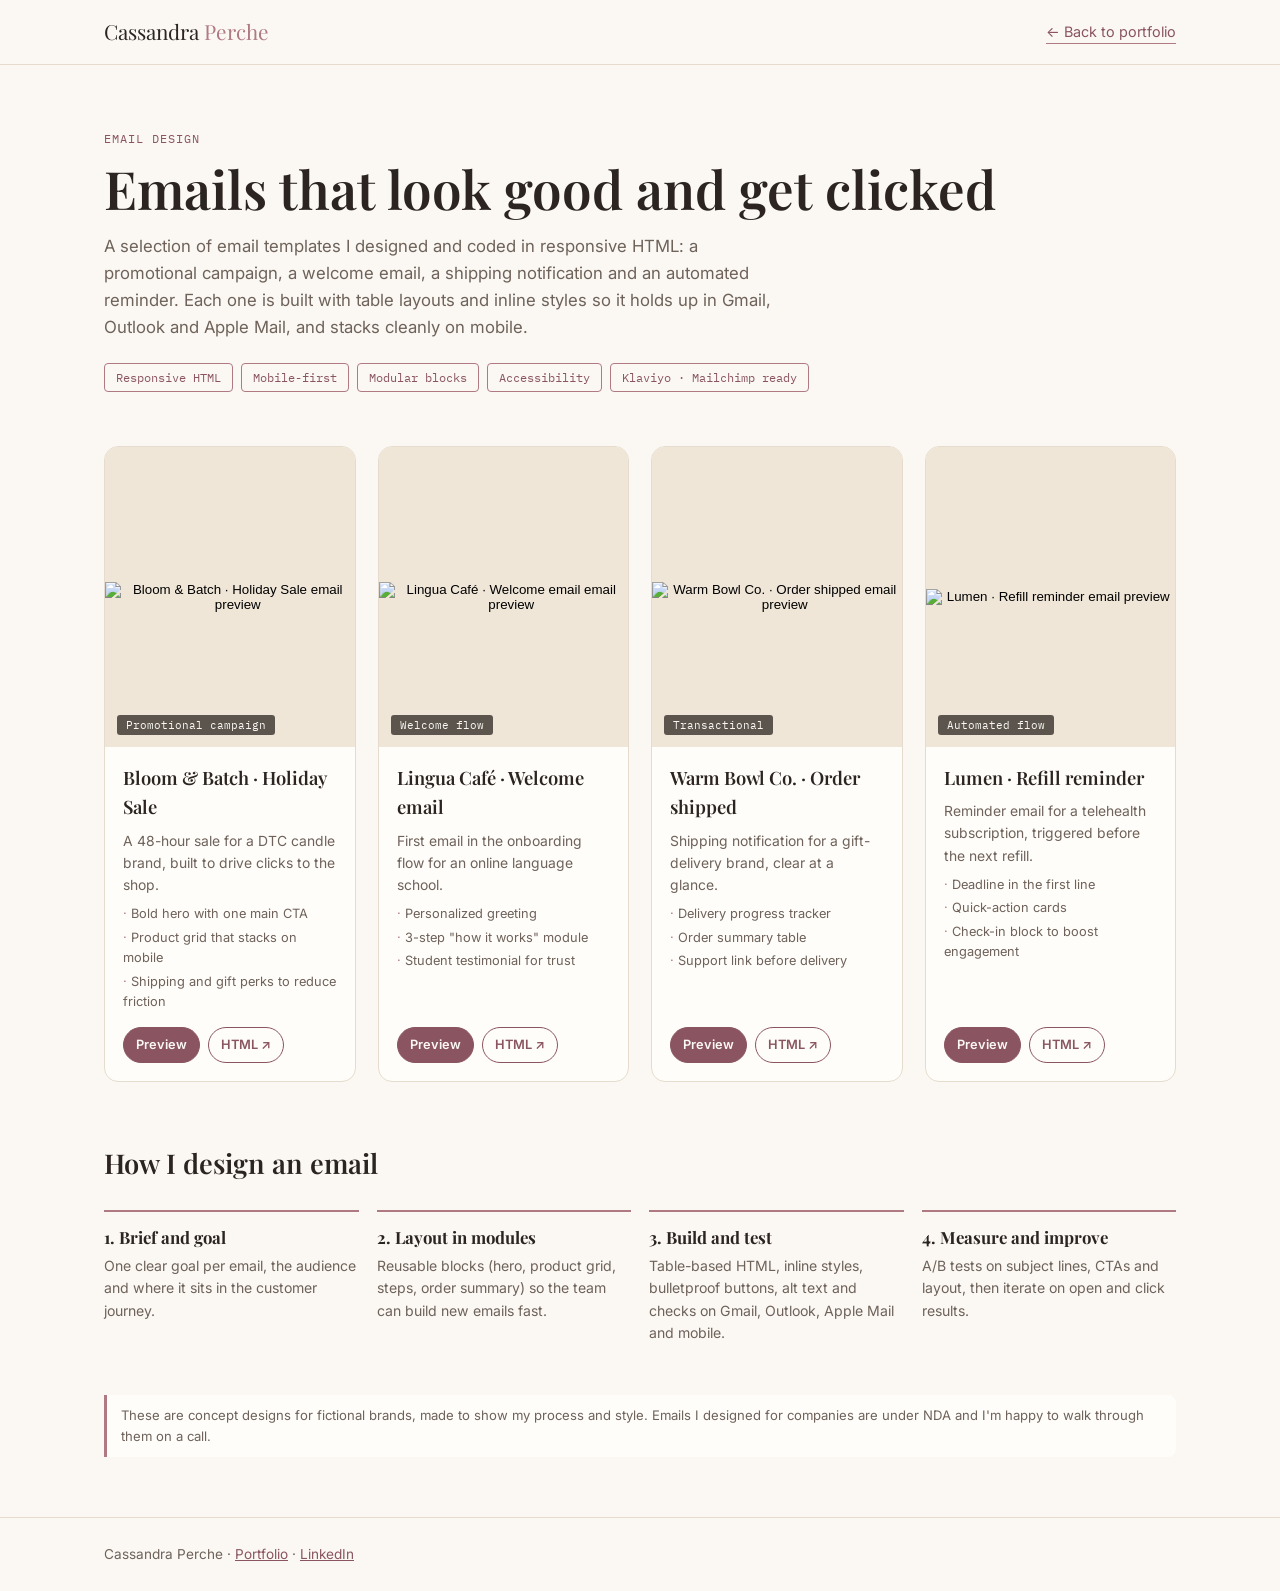
==== email-design.html @ 1c553958 "Add files via upload" ====
<!DOCTYPE html>
<html lang="en">
<head>
<meta charset="UTF-8">
<meta name="viewport" content="width=device-width, initial-scale=1.0">
<title>Email Design | Cassandra Perche</title>
<meta name="description" content="Email design samples by Cassandra Perche: promotional, welcome, transactional and automated emails built in responsive HTML.">
<link rel="icon" href="favicon.svg" type="image/svg+xml" />
<link rel="preconnect" href="https://fonts.googleapis.com"><link rel="preconnect" href="https://fonts.gstatic.com" crossorigin>
<link href="https://fonts.googleapis.com/css2?family=Playfair+Display:ital,wght@0,500;0,600;1,500&family=Inter:wght@400;500;600&family=IBM+Plex+Mono:wght@400;500&display=swap" rel="stylesheet">
<style>
:root{--ink:#2B2420;--muted:#6E625A;--mauve:#B07A82;--mauve-deep:#8A5560;--line:#E6DCCD;--paper:#FBF8F3;--card:#FFFDF9;--blush:#EFE6D8}
*{box-sizing:border-box;margin:0;padding:0}
body{font-family:Inter,sans-serif;background:var(--paper);color:var(--ink);line-height:1.6}
.wrap{max-width:1120px;margin:0 auto;padding:0 24px}
nav{border-bottom:1px solid var(--line);background:rgba(251,248,243,.92);position:sticky;top:0;z-index:5;backdrop-filter:blur(8px)}
nav .wrap{display:flex;justify-content:space-between;align-items:center;height:64px}
.logo{font-family:'Playfair Display',serif;font-size:1.3rem;color:var(--ink);text-decoration:none}.logo span{color:var(--mauve)}
nav a.back{font-size:.9rem;color:var(--mauve-deep);text-decoration:none;border-bottom:1px solid var(--mauve)}
header{padding:64px 0 34px}
.eyebrow{font-family:'IBM Plex Mono',monospace;font-size:.78rem;letter-spacing:.08em;text-transform:uppercase;color:var(--mauve-deep)}
h1{font-family:'Playfair Display',serif;font-size:clamp(2.2rem,5vw,3.3rem);font-weight:600;line-height:1.1;margin:10px 0 16px}
.lead{max-width:680px;color:var(--muted);font-size:1.05rem}
.chips{display:flex;flex-wrap:wrap;gap:8px;margin-top:22px}
.chip{font-family:'IBM Plex Mono',monospace;font-size:.75rem;border:1px solid var(--mauve);color:var(--mauve-deep);padding:4px 11px;border-radius:4px}
.grid{display:grid;grid-template-columns:repeat(auto-fill,minmax(240px,1fr));gap:22px;padding:20px 0 40px}
.mail{background:var(--card);border:1px solid var(--line);border-radius:14px;overflow:hidden;display:flex;flex-direction:column;transition:transform .25s,box-shadow .25s}
.mail:hover{transform:translateY(-4px);box-shadow:0 22px 40px -24px rgba(43,36,32,.35)}
.thumb{position:relative;height:300px;overflow:hidden;background:var(--blush);cursor:pointer;border:0;padding:0;display:block;width:100%}
.thumb img{width:100%;display:block;transition:transform 3.5s ease}
.mail:hover .thumb img{transform:translateY(calc(-100% + 300px))}
.type{position:absolute;left:12px;bottom:12px;font-family:'IBM Plex Mono',monospace;font-size:.7rem;color:#FBF8F3;background:rgba(43,36,32,.75);padding:3px 9px;border-radius:3px}
.mbody{padding:16px 18px 18px;display:flex;flex-direction:column;gap:8px;flex:1}
.mbody h3{font-family:'Playfair Display',serif;font-size:1.15rem;font-weight:600}
.mbody p{font-size:.87rem;color:var(--muted)}
.mbody ul{list-style:none;font-size:.8rem;color:var(--muted);display:flex;flex-direction:column;gap:3px}
.mbody li:before{content:"· ";color:var(--mauve)}
.acts{margin-top:auto;display:flex;gap:8px;padding-top:6px}
.acts button,.acts a{font:inherit;font-size:.8rem;font-weight:600;padding:7px 12px;border-radius:20px;border:1px solid var(--mauve-deep);background:transparent;color:var(--mauve-deep);cursor:pointer;text-decoration:none}
.acts button.pri{background:var(--mauve-deep);color:#FBF8F3}
.process{display:grid;grid-template-columns:repeat(auto-fit,minmax(220px,1fr));gap:18px;padding:10px 0 50px}
.step{border-top:2px solid var(--mauve);padding-top:12px}.step b{font-family:'Playfair Display',serif;font-size:1.05rem;display:block;margin-bottom:4px}.step p{font-size:.88rem;color:var(--muted)}
h2{font-family:'Playfair Display',serif;font-size:1.7rem;font-weight:600;margin:20px 0 14px}
.note{font-size:.82rem;color:var(--muted);border-left:3px solid var(--mauve);padding:10px 14px;background:var(--card);border-radius:0 8px 8px 0;margin-bottom:60px}
footer{border-top:1px solid var(--line);padding:26px 0;font-size:.85rem;color:var(--muted)}
footer a{color:var(--mauve-deep)}
/* modal */
.modal{position:fixed;inset:0;background:rgba(30,24,22,.72);display:none;align-items:flex-start;justify-content:center;z-index:20;padding:24px;overflow:auto}
.modal.open{display:flex}
.mbox{background:var(--paper);border-radius:14px;padding:14px;max-width:100%}
.mtop{display:flex;justify-content:space-between;align-items:center;gap:12px;margin-bottom:12px;flex-wrap:wrap}
.mtop b{font-family:'Playfair Display',serif;font-size:1.1rem}
.seg{display:flex;border:1px solid var(--mauve-deep);border-radius:20px;overflow:hidden}
.seg button{font:inherit;font-size:.8rem;padding:6px 14px;border:0;background:transparent;color:var(--mauve-deep);cursor:pointer}
.seg button.on{background:var(--mauve-deep);color:#fff}
.close{font-size:1.4rem;background:none;border:0;cursor:pointer;color:var(--ink);line-height:1}
iframe{border:0;border-radius:10px;background:#fff;display:block;margin:0 auto;height:78vh;transition:width .3s}
</style>
</head>
<body>
<nav><div class="wrap"><a class="logo" href="index.html">Cassandra <span>Perche</span></a><a class="back" href="index.html#projects">← Back to portfolio</a></div></nav>

<header><div class="wrap">
  <div class="eyebrow">Email Design</div>
  <h1>Emails that look good and get clicked</h1>
  <p class="lead">A selection of email templates I designed and coded in responsive HTML: a promotional campaign, a welcome email, a shipping notification and an automated reminder. Each one is built with table layouts and inline styles so it holds up in Gmail, Outlook and Apple Mail, and stacks cleanly on mobile.</p>
  <div class="chips"><span class="chip">Responsive HTML</span><span class="chip">Mobile-first</span><span class="chip">Modular blocks</span><span class="chip">Accessibility</span><span class="chip">Klaviyo · Mailchimp ready</span></div>
</div></header>

<main class="wrap">
  <div class="grid" id="grid"></div>

  <h2>How I design an email</h2>
  <div class="process">
    <div class="step"><b>1. Brief and goal</b><p>One clear goal per email, the audience and where it sits in the customer journey.</p></div>
    <div class="step"><b>2. Layout in modules</b><p>Reusable blocks (hero, product grid, steps, order summary) so the team can build new emails fast.</p></div>
    <div class="step"><b>3. Build and test</b><p>Table-based HTML, inline styles, bulletproof buttons, alt text and checks on Gmail, Outlook, Apple Mail and mobile.</p></div>
    <div class="step"><b>4. Measure and improve</b><p>A/B tests on subject lines, CTAs and layout, then iterate on open and click results.</p></div>
  </div>
  <p class="note">These are concept designs for fictional brands, made to show my process and style. Emails I designed for companies are under NDA and I'm happy to walk through them on a call.</p>
</main>

<footer><div class="wrap">Cassandra Perche · <a href="index.html">Portfolio</a> · <a href="https://www.linkedin.com/in/cassandra-perche-77664a42b" target="_blank" rel="noopener">LinkedIn</a></div></footer>

<div class="modal" id="modal" role="dialog" aria-modal="true">
  <div class="mbox">
    <div class="mtop"><b id="mtitle"></b>
      <div class="seg"><button class="on" data-w="640">Desktop</button><button data-w="375">Mobile</button></div>
      <a id="mopen" href="#" target="_blank" rel="noopener" style="font-size:.8rem;color:var(--mauve-deep)">Open full email ↗</a>
      <button class="close" id="mclose" aria-label="Close">×</button></div>
    <iframe id="mframe" title="Email preview" style="width:640px"></iframe>
  </div>
</div>

<script>
var MAILS=[
 {f:'promo-bloom-batch',t:'Bloom & Batch · Holiday Sale',type:'Promotional campaign',d:'A 48-hour sale for a DTC candle brand, built to drive clicks to the shop.',p:['Bold hero with one main CTA','Product grid that stacks on mobile','Shipping and gift perks to reduce friction']},
 {f:'welcome-lingua-cafe',t:'Lingua Café · Welcome email',type:'Welcome flow',d:'First email in the onboarding flow for an online language school.',p:['Personalized greeting','3-step "how it works" module','Student testimonial for trust']},
 {f:'shipped-warm-bowl',t:'Warm Bowl Co. · Order shipped',type:'Transactional',d:'Shipping notification for a gift-delivery brand, clear at a glance.',p:['Delivery progress tracker','Order summary table','Support link before delivery']},
 {f:'refill-lumen',t:'Lumen · Refill reminder',type:'Automated flow',d:'Reminder email for a telehealth subscription, triggered before the next refill.',p:['Deadline in the first line','Quick-action cards','Check-in block to boost engagement']}
];
var g=document.getElementById('grid');
MAILS.forEach(function(m,i){
  var el=document.createElement('article');el.className='mail';
  el.innerHTML='<button class="thumb" data-i="'+i+'" aria-label="Preview '+m.t+'"><img src="img/emails/'+m.f+'.jpg" alt="'+m.t+' email preview" loading="lazy"><span class="type">'+m.type+'</span></button>'+
  '<div class="mbody"><h3>'+m.t+'</h3><p>'+m.d+'</p><ul>'+m.p.map(function(x){return '<li>'+x+'</li>'}).join('')+'</ul>'+
  '<div class="acts"><button class="pri" data-i="'+i+'">Preview</button><a href="emails/'+m.f+'.html" target="_blank" rel="noopener">HTML ↗</a></div></div>';
  g.appendChild(el);
});
var modal=document.getElementById('modal'),fr=document.getElementById('mframe');
function open(i){var m=MAILS[i];document.getElementById('mtitle').textContent=m.t;fr.src='emails/'+m.f+'.html';document.getElementById('mopen').href='emails/'+m.f+'.html';setW(640);modal.classList.add('open');}
function setW(w){fr.style.width=Math.min(w,window.innerWidth-60)+'px';document.querySelectorAll('.seg button').forEach(function(b){b.classList.toggle('on',+b.dataset.w===w)})}
g.addEventListener('click',function(e){var b=e.target.closest('[data-i]');if(b)open(+b.dataset.i)});
document.querySelectorAll('.seg button').forEach(function(b){b.onclick=function(){setW(+b.dataset.w)}});
document.getElementById('mclose').onclick=function(){modal.classList.remove('open');fr.src='about:blank'};
modal.addEventListener('click',function(e){if(e.target===modal)document.getElementById('mclose').click()});
document.addEventListener('keydown',function(e){if(e.key==='Escape')document.getElementById('mclose').click()});
</script>
</body>
</html>
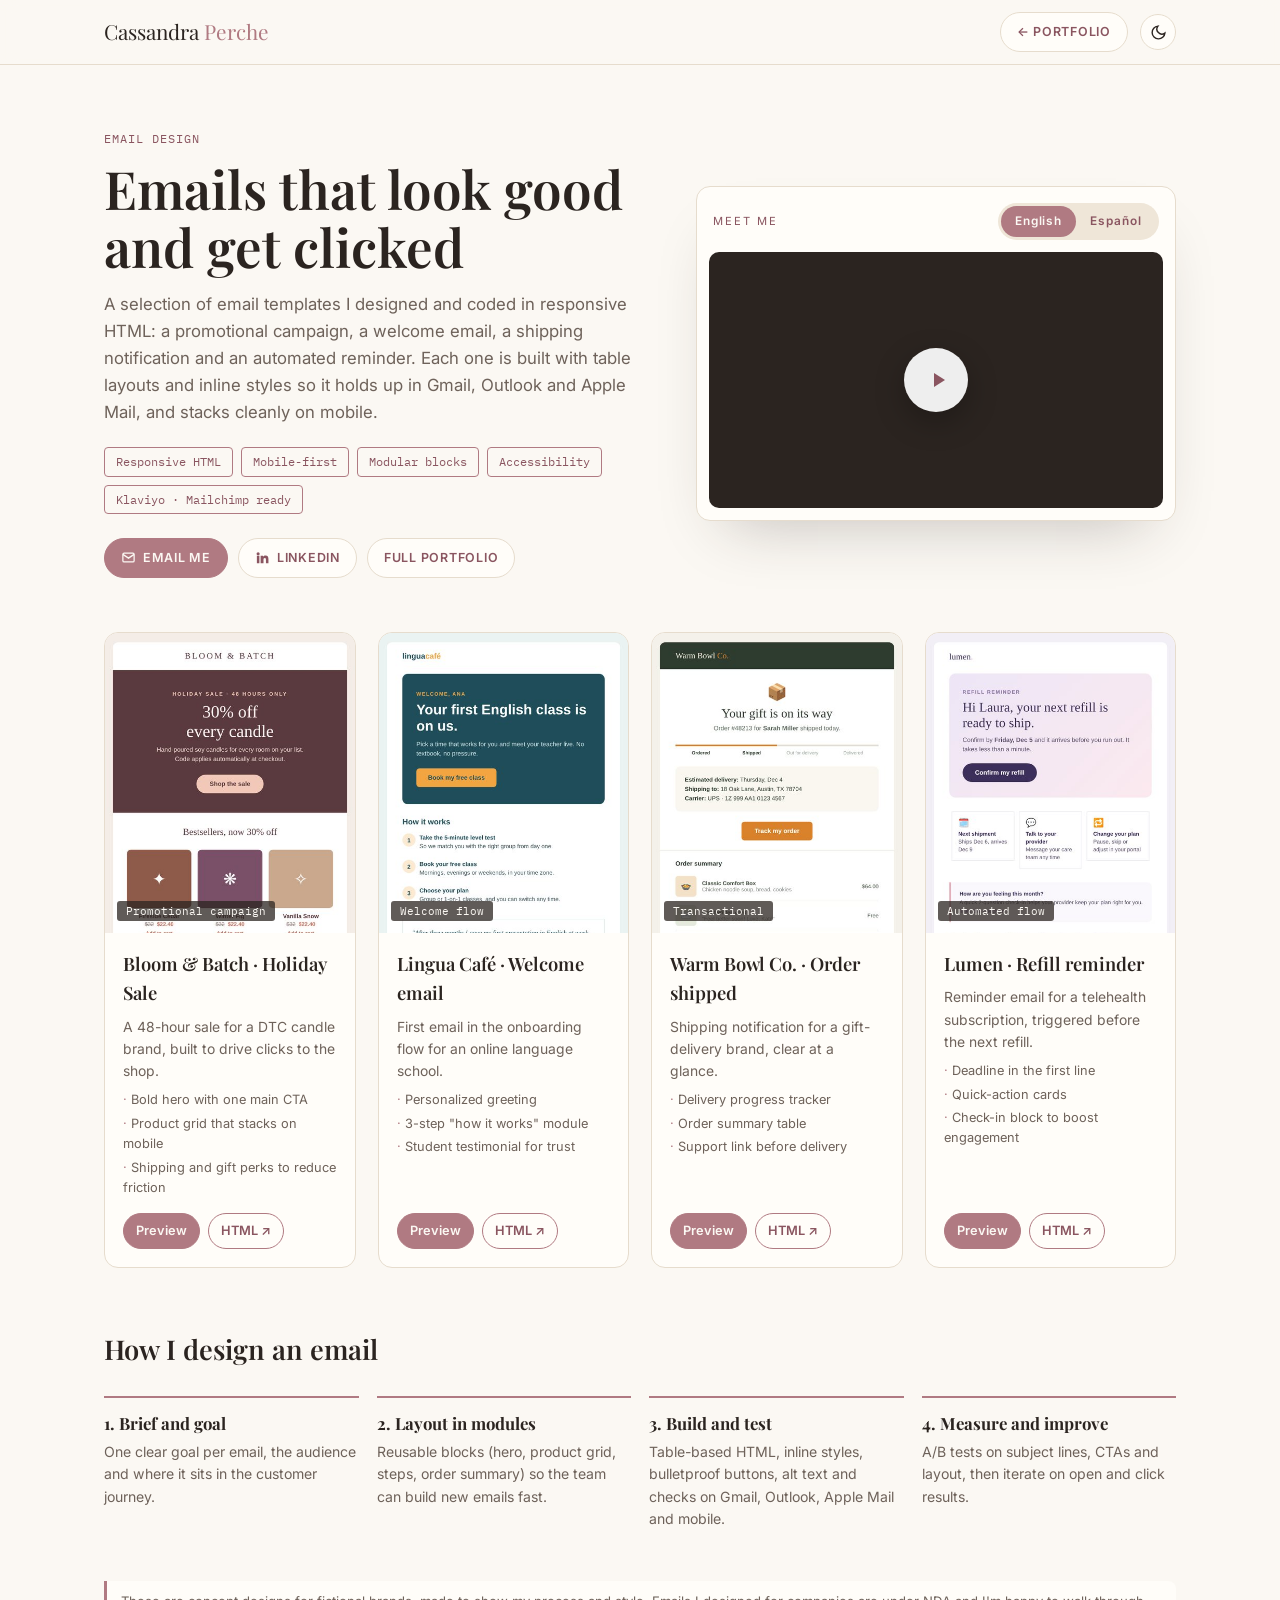
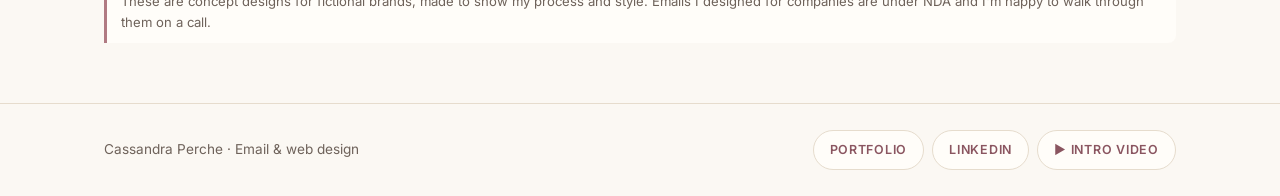
==== commit fbd6e6fa: "Add files via upload" ====
--- a/email-design.html
+++ b/email-design.html
@@ -8,15 +8,38 @@
 <link rel="icon" href="favicon.svg" type="image/svg+xml" />
 <link rel="preconnect" href="https://fonts.googleapis.com"><link rel="preconnect" href="https://fonts.gstatic.com" crossorigin>
 <link href="https://fonts.googleapis.com/css2?family=Playfair+Display:ital,wght@0,500;0,600;1,500&family=Inter:wght@400;500;600&family=IBM+Plex+Mono:wght@400;500&display=swap" rel="stylesheet">
+<script>(function(){var t=null;try{t=localStorage.getItem('theme')}catch(e){}if(!t){t=window.matchMedia&&window.matchMedia('(prefers-color-scheme: dark)').matches?'dark':'light'}document.documentElement.setAttribute('data-theme',t)})();</script>
 <style>
-:root{--ink:#2B2420;--muted:#6E625A;--mauve:#B07A82;--mauve-deep:#8A5560;--line:#E6DCCD;--paper:#FBF8F3;--card:#FFFDF9;--blush:#EFE6D8}
+:root{--ink:#2B2420;--muted:#6E625A;--mauve:#B07A82;--mauve-deep:#8A5560;--line:#E6DCCD;--paper:#FBF8F3;--card:#FFFDF9;--blush:#EFE6D8;--wine:#2B2420;--shadow:rgba(43,36,32,.28)}
+:root[data-theme="dark"]{--ink:#F3EDE3;--muted:#C3B6A8;--mauve:#D4A2AA;--mauve-deep:#E9C3C9;--line:#352C26;--paper:#141110;--card:#1E1916;--blush:#2E2622;--wine:#100D0B;--shadow:rgba(0,0,0,.55)}
+a{text-decoration:none;color:inherit}
+.navr{display:flex;align-items:center;gap:12px}
+.pill{display:inline-flex;align-items:center;gap:7px;font-size:.78rem;font-weight:600;letter-spacing:.06em;text-transform:uppercase;padding:9px 16px;border-radius:30px;border:1px solid var(--line);background:var(--card);color:var(--mauve-deep);transition:transform .2s,border-color .2s}
+.pill:hover{transform:translateY(-2px);border-color:var(--mauve)}
+.pill.main{background:var(--mauve);border-color:var(--mauve);color:#FBF8F3}[data-theme="dark"] .pill.main{color:#1B1714}
+.pill svg{width:15px;height:15px}
+.theme-toggle{display:inline-flex;align-items:center;justify-content:center;width:36px;height:36px;border-radius:50%;border:1px solid var(--line);background:var(--card);color:var(--ink);cursor:pointer}
+.theme-toggle svg{width:17px;height:17px}.theme-toggle .sun{display:none}[data-theme="dark"] .theme-toggle .sun{display:block}[data-theme="dark"] .theme-toggle .moon{display:none}
+.hero{display:grid;grid-template-columns:1.15fr 1fr;gap:40px;align-items:center}
+.cta{display:flex;flex-wrap:wrap;gap:10px;margin-top:24px}
+.video-card{background:var(--card);border:1px solid var(--line);border-radius:14px;padding:12px;box-shadow:0 30px 60px -30px var(--shadow)}
+.vtabs{display:flex;justify-content:space-between;align-items:center;padding:4px 4px 12px}
+.vtabs .label{font-size:.7rem;letter-spacing:.18em;text-transform:uppercase;color:var(--mauve-deep)}
+.vtabs .vseg{display:flex;background:var(--blush);border-radius:30px;padding:3px}
+.vtabs button{font:inherit;font-size:.74rem;font-weight:600;letter-spacing:.08em;border:0;background:transparent;color:var(--mauve-deep);padding:6px 14px;border-radius:30px;cursor:pointer}
+.vtabs button[aria-pressed="true"]{background:var(--mauve);color:#FBF8F3}[data-theme="dark"] .vtabs button[aria-pressed="true"]{color:#1B1714}
+.player{position:relative;aspect-ratio:16/9;border-radius:10px;overflow:hidden;background:var(--wine)}
+.player img,.player iframe{position:absolute;inset:0;width:100%;height:100%;border:0;object-fit:cover}
+.player .play{position:absolute;inset:0;display:flex;align-items:center;justify-content:center;background:transparent;border:0;cursor:pointer}
+.player .play span{width:64px;height:64px;border-radius:50%;background:rgba(255,255,255,.92);display:flex;align-items:center;justify-content:center;box-shadow:0 10px 30px rgba(0,0,0,.25);transition:transform .2s}
+.player .play:hover span{transform:scale(1.07)}.player .play svg{width:24px;height:24px;margin-left:4px;fill:#8A5560}
+@media(max-width:820px){.hero{grid-template-columns:1fr}}
 *{box-sizing:border-box;margin:0;padding:0}
 body{font-family:Inter,sans-serif;background:var(--paper);color:var(--ink);line-height:1.6}
 .wrap{max-width:1120px;margin:0 auto;padding:0 24px}
-nav{border-bottom:1px solid var(--line);background:rgba(251,248,243,.92);position:sticky;top:0;z-index:5;backdrop-filter:blur(8px)}
+nav{border-bottom:1px solid var(--line);background:color-mix(in srgb,var(--paper) 85%,transparent);position:sticky;top:0;z-index:5;backdrop-filter:blur(8px)}
 nav .wrap{display:flex;justify-content:space-between;align-items:center;height:64px}
 .logo{font-family:'Playfair Display',serif;font-size:1.3rem;color:var(--ink);text-decoration:none}.logo span{color:var(--mauve)}
-nav a.back{font-size:.9rem;color:var(--mauve-deep);text-decoration:none;border-bottom:1px solid var(--mauve)}
 header{padding:64px 0 34px}
 .eyebrow{font-family:'IBM Plex Mono',monospace;font-size:.78rem;letter-spacing:.08em;text-transform:uppercase;color:var(--mauve-deep)}
 h1{font-family:'Playfair Display',serif;font-size:clamp(2.2rem,5vw,3.3rem);font-weight:600;line-height:1.1;margin:10px 0 16px}
@@ -25,7 +48,7 @@
 .chip{font-family:'IBM Plex Mono',monospace;font-size:.75rem;border:1px solid var(--mauve);color:var(--mauve-deep);padding:4px 11px;border-radius:4px}
 .grid{display:grid;grid-template-columns:repeat(auto-fill,minmax(240px,1fr));gap:22px;padding:20px 0 40px}
 .mail{background:var(--card);border:1px solid var(--line);border-radius:14px;overflow:hidden;display:flex;flex-direction:column;transition:transform .25s,box-shadow .25s}
-.mail:hover{transform:translateY(-4px);box-shadow:0 22px 40px -24px rgba(43,36,32,.35)}
+.mail:hover{transform:translateY(-4px);box-shadow:0 22px 40px -24px var(--shadow)}
 .thumb{position:relative;height:300px;overflow:hidden;background:var(--blush);cursor:pointer;border:0;padding:0;display:block;width:100%}
 .thumb img{width:100%;display:block;transition:transform 3.5s ease}
 .mail:hover .thumb img{transform:translateY(calc(-100% + 300px))}
@@ -37,34 +60,48 @@
 .mbody li:before{content:"· ";color:var(--mauve)}
 .acts{margin-top:auto;display:flex;gap:8px;padding-top:6px}
 .acts button,.acts a{font:inherit;font-size:.8rem;font-weight:600;padding:7px 12px;border-radius:20px;border:1px solid var(--mauve-deep);background:transparent;color:var(--mauve-deep);cursor:pointer;text-decoration:none}
-.acts button.pri{background:var(--mauve-deep);color:#FBF8F3}
+.acts button.pri{background:var(--mauve);border-color:var(--mauve);color:#FBF8F3}[data-theme="dark"] .acts button.pri{color:#1B1714}.acts button,.acts a{border-color:var(--mauve)}
 .process{display:grid;grid-template-columns:repeat(auto-fit,minmax(220px,1fr));gap:18px;padding:10px 0 50px}
 .step{border-top:2px solid var(--mauve);padding-top:12px}.step b{font-family:'Playfair Display',serif;font-size:1.05rem;display:block;margin-bottom:4px}.step p{font-size:.88rem;color:var(--muted)}
 h2{font-family:'Playfair Display',serif;font-size:1.7rem;font-weight:600;margin:20px 0 14px}
 .note{font-size:.82rem;color:var(--muted);border-left:3px solid var(--mauve);padding:10px 14px;background:var(--card);border-radius:0 8px 8px 0;margin-bottom:60px}
 footer{border-top:1px solid var(--line);padding:26px 0;font-size:.85rem;color:var(--muted)}
-footer a{color:var(--mauve-deep)}
+footer .wrap{display:flex;justify-content:space-between;align-items:center;flex-wrap:wrap;gap:12px}
 /* modal */
 .modal{position:fixed;inset:0;background:rgba(30,24,22,.72);display:none;align-items:flex-start;justify-content:center;z-index:20;padding:24px;overflow:auto}
 .modal.open{display:flex}
-.mbox{background:var(--paper);border-radius:14px;padding:14px;max-width:100%}
+.mbox{background:var(--paper);color:var(--ink);border-radius:14px;padding:14px;max-width:100%}
 .mtop{display:flex;justify-content:space-between;align-items:center;gap:12px;margin-bottom:12px;flex-wrap:wrap}
 .mtop b{font-family:'Playfair Display',serif;font-size:1.1rem}
 .seg{display:flex;border:1px solid var(--mauve-deep);border-radius:20px;overflow:hidden}
 .seg button{font:inherit;font-size:.8rem;padding:6px 14px;border:0;background:transparent;color:var(--mauve-deep);cursor:pointer}
-.seg button.on{background:var(--mauve-deep);color:#fff}
+.seg button.on{background:var(--mauve);color:#fff}
 .close{font-size:1.4rem;background:none;border:0;cursor:pointer;color:var(--ink);line-height:1}
 iframe{border:0;border-radius:10px;background:#fff;display:block;margin:0 auto;height:78vh;transition:width .3s}
 </style>
 </head>
 <body>
-<nav><div class="wrap"><a class="logo" href="index.html">Cassandra <span>Perche</span></a><a class="back" href="index.html#projects">← Back to portfolio</a></div></nav>
+<nav><div class="wrap"><a class="logo" href="index.html">Cassandra <span>Perche</span></a>
+<div class="navr"><a class="pill" href="index.html#projects">← Portfolio</a>
+<button class="theme-toggle" id="themeToggle" type="button" aria-label="Toggle dark mode"><svg class="moon" viewBox="0 0 24 24" fill="none" stroke="currentColor" stroke-width="2" aria-hidden="true"><path d="M21 12.8A9 9 0 1 1 11.2 3a7 7 0 0 0 9.8 9.8z"/></svg><svg class="sun" viewBox="0 0 24 24" fill="none" stroke="currentColor" stroke-width="2" aria-hidden="true"><circle cx="12" cy="12" r="4"/><path d="M12 2v2M12 20v2M4.9 4.9l1.4 1.4M17.7 17.7l1.4 1.4M2 12h2M20 12h2M4.9 19.1l1.4-1.4M17.7 6.3l1.4-1.4"/></svg></button></div></div></nav>
 
-<header><div class="wrap">
+<header><div class="wrap hero"><div>
   <div class="eyebrow">Email Design</div>
   <h1>Emails that look good and get clicked</h1>
   <p class="lead">A selection of email templates I designed and coded in responsive HTML: a promotional campaign, a welcome email, a shipping notification and an automated reminder. Each one is built with table layouts and inline styles so it holds up in Gmail, Outlook and Apple Mail, and stacks cleanly on mobile.</p>
   <div class="chips"><span class="chip">Responsive HTML</span><span class="chip">Mobile-first</span><span class="chip">Modular blocks</span><span class="chip">Accessibility</span><span class="chip">Klaviyo · Mailchimp ready</span></div>
+
+  <div class="cta">
+    <a class="pill main" href="mailto:casperche27@gmail.com"><svg viewBox="0 0 24 24" fill="none" stroke="currentColor" stroke-width="2"><rect x="3" y="5" width="18" height="14" rx="2"/><path d="m3 7 9 6 9-6"/></svg>Email me</a>
+    <a class="pill" href="https://www.linkedin.com/in/cassandra-perche-77664a42b" target="_blank" rel="noopener"><svg viewBox="0 0 24 24" fill="currentColor"><path d="M4.98 3.5a2.5 2.5 0 1 1 0 5 2.5 2.5 0 0 1 0-5zM3 9h4v12H3zM9 9h3.8v1.7h.1c.5-1 1.8-2 3.8-2 4 0 4.8 2.6 4.8 6V21h-4v-5.3c0-1.3 0-2.9-1.8-2.9s-2.1 1.4-2.1 2.8V21H9z"/></svg>LinkedIn</a>
+    <a class="pill" href="index.html">Full portfolio</a>
+  </div>
+</div>
+<div class="video-card">
+  <div class="vtabs"><span class="label">Meet me</span>
+    <div class="vseg" role="group" aria-label="Video language"><button type="button" data-id="2TucCSTVxi8" aria-pressed="true">English</button><button type="button" data-id="E9XlOucYbzQ" aria-pressed="false">Español</button></div></div>
+  <div class="player" id="player"><img src="https://i.ytimg.com/vi/2TucCSTVxi8/hqdefault.jpg" alt="" onerror="this.style.display='none'"><button class="play" type="button" aria-label="Play intro video"><span><svg viewBox="0 0 24 24"><path d="M8 5v14l11-7z"/></svg></span></button></div>
+</div>
 </div></header>
 
 <main class="wrap">
@@ -80,13 +117,13 @@
   <p class="note">These are concept designs for fictional brands, made to show my process and style. Emails I designed for companies are under NDA and I'm happy to walk through them on a call.</p>
 </main>
 
-<footer><div class="wrap">Cassandra Perche · <a href="index.html">Portfolio</a> · <a href="https://www.linkedin.com/in/cassandra-perche-77664a42b" target="_blank" rel="noopener">LinkedIn</a></div></footer>
+<footer><div class="wrap"><span>Cassandra Perche · Email &amp; web design</span><span style="display:flex;gap:8px;flex-wrap:wrap"><a class="pill" href="index.html">Portfolio</a><a class="pill" href="https://www.linkedin.com/in/cassandra-perche-77664a42b" target="_blank" rel="noopener">LinkedIn</a><a class="pill" href="https://youtu.be/2TucCSTVxi8" target="_blank" rel="noopener">▶ Intro video</a></span></div></footer>
 
 <div class="modal" id="modal" role="dialog" aria-modal="true">
   <div class="mbox">
     <div class="mtop"><b id="mtitle"></b>
       <div class="seg"><button class="on" data-w="640">Desktop</button><button data-w="375">Mobile</button></div>
-      <a id="mopen" href="#" target="_blank" rel="noopener" style="font-size:.8rem;color:var(--mauve-deep)">Open full email ↗</a>
+      <a id="mopen" class="pill" href="#" target="_blank" rel="noopener">Open full email ↗</a>
       <button class="close" id="mclose" aria-label="Close">×</button></div>
     <iframe id="mframe" title="Email preview" style="width:640px"></iframe>
   </div>
@@ -115,6 +152,14 @@
 document.getElementById('mclose').onclick=function(){modal.classList.remove('open');fr.src='about:blank'};
 modal.addEventListener('click',function(e){if(e.target===modal)document.getElementById('mclose').click()});
 document.addEventListener('keydown',function(e){if(e.key==='Escape')document.getElementById('mclose').click()});
+
+var root=document.documentElement;
+document.getElementById('themeToggle').onclick=function(){var n=root.getAttribute('data-theme')==='dark'?'light':'dark';root.setAttribute('data-theme',n);try{localStorage.setItem('theme',n)}catch(e){}};
+var player=document.getElementById('player'),cur='2TucCSTVxi8',vt=document.querySelectorAll('.vtabs button');
+function play(id){player.innerHTML='<iframe src="https://www.youtube-nocookie.com/embed/'+id+'?autoplay=1&rel=0&modestbranding=1" title="Intro video by Cassandra Perche" allow="autoplay; encrypted-media; picture-in-picture; fullscreen" allowfullscreen></iframe>'}
+function thumb(id){player.innerHTML='<img src="https://i.ytimg.com/vi/'+id+'/hqdefault.jpg" alt="" onerror="this.style.display=\'none\'"><button class="play" type="button" aria-label="Play intro video"><span><svg viewBox="0 0 24 24"><path d="M8 5v14l11-7z"/></svg></span></button>'}
+player.addEventListener('click',function(e){if(e.target.closest('.play'))play(cur)});
+vt.forEach(function(b){b.onclick=function(){vt.forEach(function(x){x.setAttribute('aria-pressed',x===b?'true':'false')});if(cur!==b.dataset.id){cur=b.dataset.id;thumb(cur)}}});
 </script>
 </body>
 </html>
